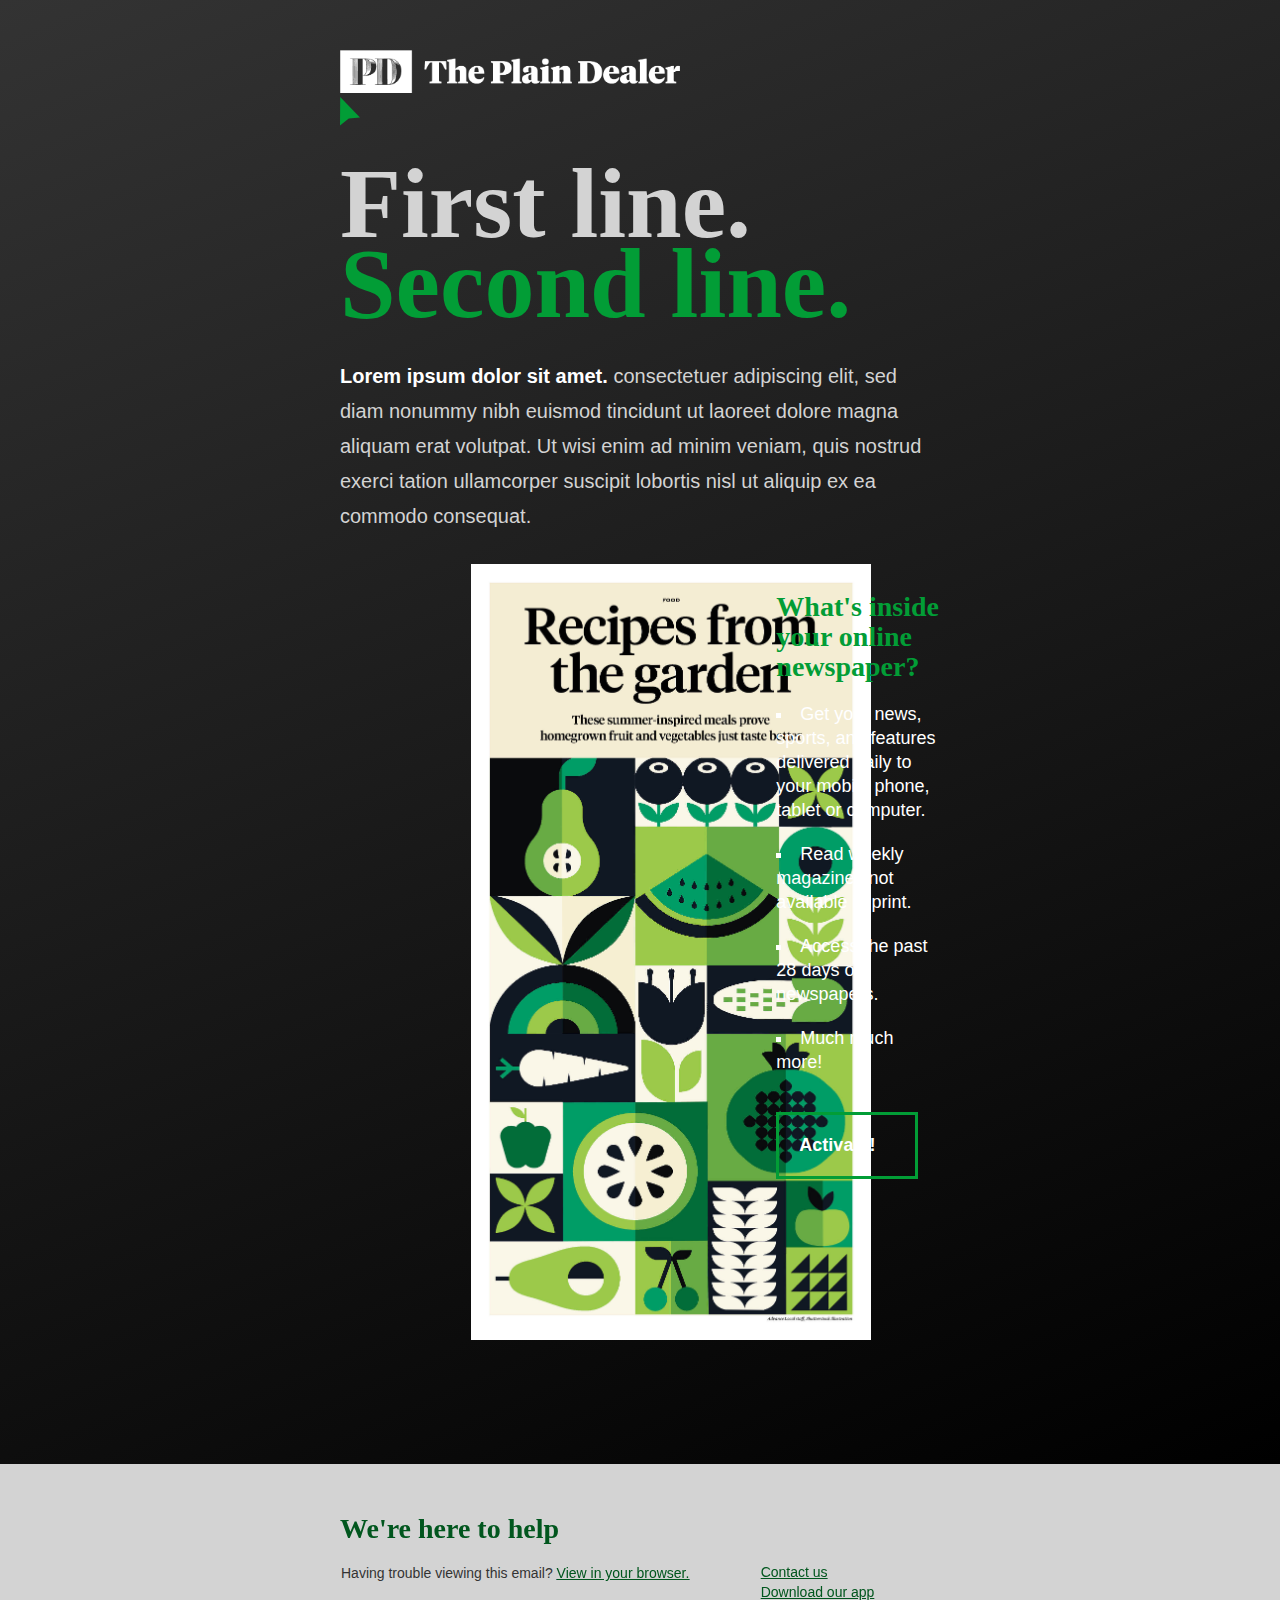
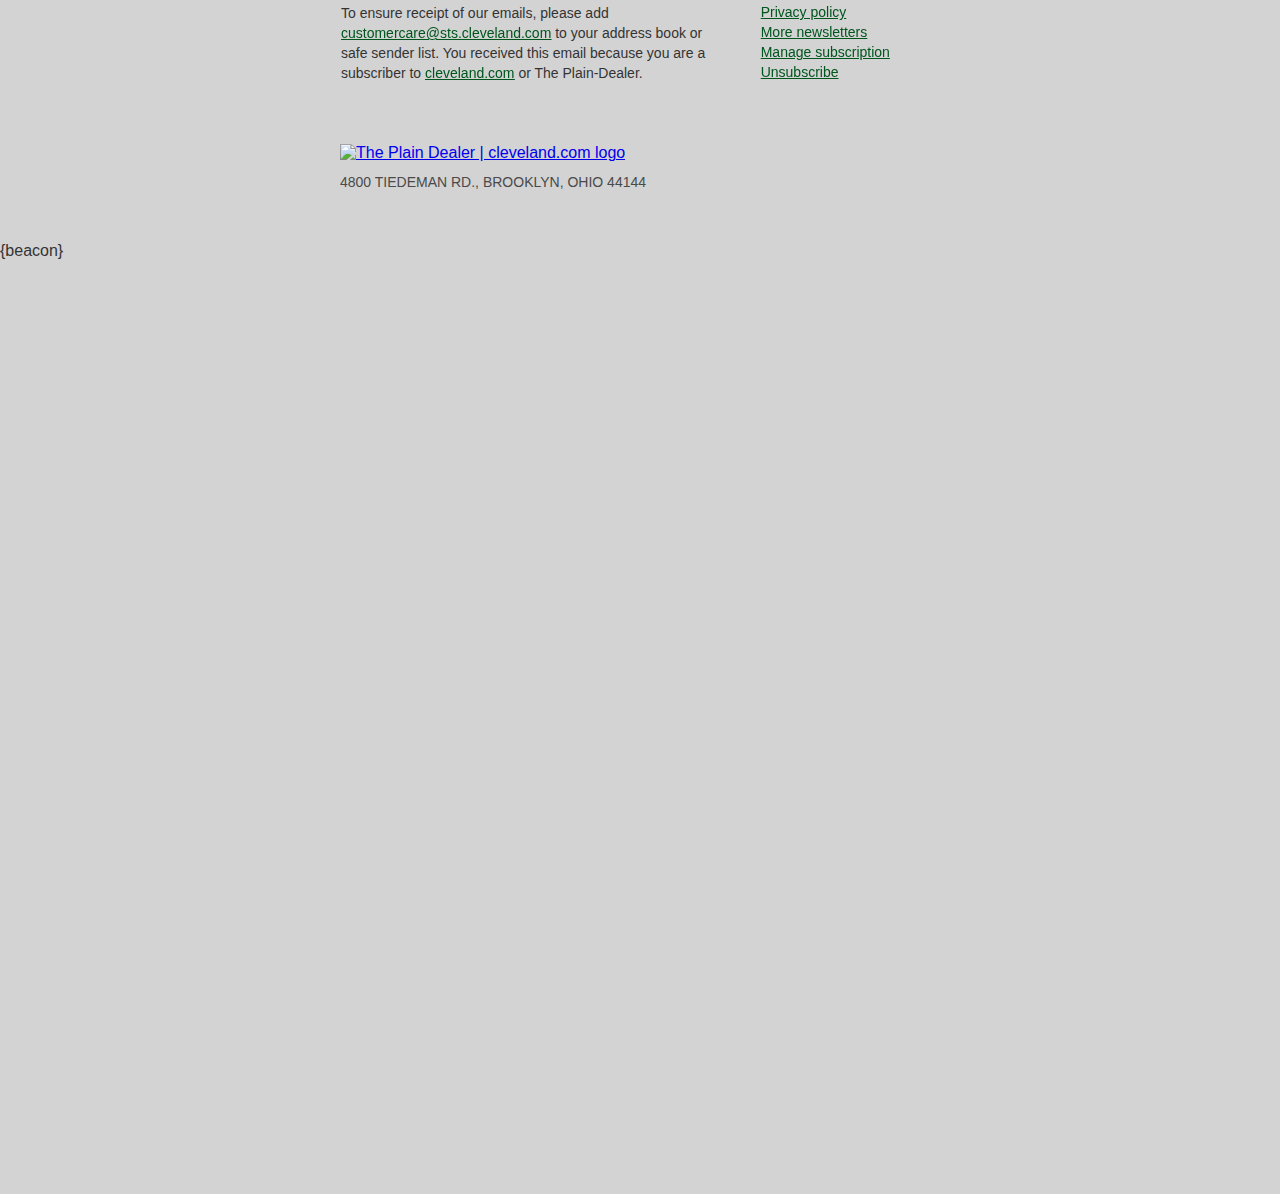
==== index.html @ bb0d4a95 "Commit" ====
<!DOCTYPE html>


<!-- UPDATE ◆Title should be Special Section Title◆ -->
<title>Back in Class.</title>
<link rel="stylesheet" type="text/css" href="stylesheet.css"/> 

<html xmlns="http://www.w3.org/1999/xhtml" xmlns:v="urn:schemas-microsoft-com:vml" xmlns:o="urn:schemas-microsoft-com:office:office">
<head>
<meta http-equiv="Content-Type" content="text/html; charset=UTF-8"/>
<meta name="x-apple-disable-message-reformatting">
<!-- Disables scaling in iOS10  -->
<meta name="viewport" content="width=device-width, initial-scale=1.0"/>
<meta http-equiv="X-UA-Compatible" content="IE=edge"> 
<meta property="og:url" content="" />
<meta property="og:type" content="" />
<meta property="og:title" content="" />
<meta property="og:description" content="" />
<meta property="og:image" content="" />


<!-- STYLES INHERENT TO THIS SPECIFIC CAMPAIGN - ALL OTHER STYLES CONTROLLED BY 'EMAIL.CSS' -->
<style>

:root {
  --accent: #029d36;
}

    .backHeader {
        color:#d3d3d3; 
        background: linear-gradient(157deg, #333333 0%, #000000 100%);
    }
    .backFooter {
        color:#333333; 
        background-color: #d3d3d3;
    }
</style>
</head>

<body>
<!-- start EMAIL MAIN BODY DESIGN AND TEXT -->
<HEADER class="backHeader">
        <tbody><tr>
          <td class="paint-area" align="center">
              <table class="w-resize100" width="600" border="0" cellspacing="0" cellpadding="0" align="center">
              <td class="w-resize90">

    
    <!-- LOCALIZATION HERE!!!! TARGET TO LOCAL SITE AND UPDATE TO LOCAL LOGO-->
<div class="branding">
    <img src="images/CLE label.png" width="340" alt="The Plain Dealer logo" border="0"> 
<?xml version="1.0" encoding="UTF-8"?><svg id="Digital" style="fill:#767676;" 
viewBox="0 0 67.6 16.43"><path d="m0,9.28C0,4.55,3.11,1.56,7.49,1.56c4.67,0,7.08,3.29,7.08,7.14,0,4.73-3.11,7.72-7.49,7.72-4.67,0-7.08-3.29-7.08-7.14Zm9.84.02c0-3.79-.7-6.67-2.66-6.67s-2.45,3.19-2.45,6.05c0,3.79.7,6.67,2.66,6.67s2.45-3.19,2.45-6.05Z"/><path d="m23.48,8.58c0-.76-.25-1.28-1.28-1.28-.58,0-1.05.1-1.52.27v7.04c0,.62.27.68,1.03.74v.86h-6.36v-.86c.76-.06,1.09-.12,1.09-.74v-7.2l-1.09-.7v-.64l4.59-1.23h.82l-.08,2.08c.74-.97,1.91-2.08,3.85-2.08s3.19,1.11,3.19,3.38v6.4c0,.62.33.68,1.09.74v.86h-6.36v-.86c.76-.06,1.03-.12,1.03-.74v-6.03Z"/><path d="m34.68,14.62c0,.62.33.68,1.09.74v.86h-6.42v-.86c.76-.06,1.09-.12,1.09-.74V2.29l-1.09-.56v-.7l4.61-.93h.72v14.51Z"/><path d="m41.73,14.62c0,.62.33.68,1.09.74v.86h-6.42v-.86c.76-.06,1.09-.12,1.09-.74v-7.2l-1.09-.7v-.64l4.59-1.23h.74v9.78Zm-4.24-12.58c0-1.09.8-2.04,2.18-2.04s2.18.95,2.18,2.04-.82,2.04-2.18,2.04-2.18-.95-2.18-2.04Z"/><path d="m51.59,8.58c0-.76-.25-1.28-1.28-1.28-.58,0-1.05.1-1.52.27v7.04c0,.62.27.68,1.03.74v.86h-6.36v-.86c.76-.06,1.09-.12,1.09-.74v-7.2l-1.09-.7v-.64l4.59-1.23h.82l-.08,2.08c.74-.97,1.91-2.08,3.85-2.08s3.19,1.11,3.19,3.38v6.4c0,.62.33.68,1.09.74v.86h-6.36v-.86c.76-.06,1.03-.12,1.03-.74v-6.03Z"/><path d="m67.54,9.45v.51h-6.53c0,2.26,1.28,3.71,3.09,3.71,1.3,0,2.28-.43,3.07-1.44l.43.27c-.58,2.39-2.2,3.93-4.9,3.93-3.07,0-5.52-1.96-5.52-5.56s2.66-6.03,5.7-6.03,4.65,1.91,4.65,4.61Zm-6.5-.49h2.9c0-2.04-.33-3.21-1.32-3.21s-1.5,1.28-1.58,3.21Z"/></svg>


</div>
  <introArrow>
    <?xml version="1.0" encoding="UTF-8"?><svg id="start" viewBox="0 0 15.53 22.09"><polygon points="15.53 15.86 .16 0 0 22.09 6.83 16.64 15.53 15.86" style="fill:var(--accent)"/></svg>
  </introArrow>



    
<!-- HEADLINE -->   
            <h1>
    First line.<br> 
            <accentColor>
    Second line.
            </accentColor>
            </h1>

<!-- INTRO PARAGRAPH  -->   
            <intro>
    <leadin>Lorem ipsum dolor sit amet.</leadin> consectetuer adipiscing elit, sed diam nonummy nibh euismod tincidunt ut laoreet dolore magna aliquam erat volutpat. Ut wisi enim ad minim veniam, quis nostrud exerci tation ullamcorper suscipit lobortis nisl ut aliquip ex ea commodo consequat.
            </intro>
              </td>
            </tr>
        </tbody></table>


<!-- HERO  -->   

    <!-- start HERO - SPLIT INFORMATION-->
    <div class="HERO">

        <table class="w-resize100 min-300" width="600" border="0" cellspacing="0" cellpadding="0" align="center" style="margin:0 auto; width:600px; margin-top: 30px;">

            <tbody><tr>
              <td class="paint-area" align="center">
                <table class="w-resize100" width="600" border="0" cellspacing="0" cellpadding="0" align="center">
    
    <!-- FIRST COLUMN HERO IMAGE -->
    
                    <tbody>
                        
                    <tr>
                        
                    <th class="stack" width="400" valign="top" align="left">
                    <table>
                        <div class="heroImage">
                            <img src="images/0528 SS COVER.jpg" alt="Main art" width="400vw" height="776vh">
                        </div>

                    </tbody></table> 
                    </th>
                    
    <!-- SECOND COLUMN HERO CONTENT -->
    
                      <th class="stack left-align" width="150" height="400" valign="top" align="left">
                      <table width="100%" border="0" cellspacing="0" cellpadding="0" align="center" z-index="5">
                        <tbody><tr>
                            <tr>
                              <ul>
                                    <accentColor><subhead>
                                    What's inside your online newspaper?
                                    </subhead></accentColor><br>
                                      <li>Get your news, sports, and features delivered daily to your mobile phone, tablet or computer. </li>
                                      <li>Read weekly magazines not available in print.</li>
                                      <li>Access the past 28 days of newspapers.</li>
                                      <li>Much much more!</li>
                                  </ul>

                                    <a href="https://enewsPD.Cleveland.com" target="_blank">
                                        <button>Activate!</button></a>
                                </td>
                              </tr>
                          </td>
                        </tr>                      
                    </tbody></table>
                </div>
    </tbody></table>
</tbody></table>
</div>
</HEADER>


<!-- start FOOTER - SUB OUT ALL BETWEEN THIS AND THE ENDPOINT FOR LOCALIZATION -->

<FOOTER class="backFooter">
<tbody><tr>
    <td class="paint-area" align="center">
<table class="w-resize100" width="600" border="0" cellspacing="0" cellpadding="0" align="center">
  <tbody><tr>
      <td class="w-resize100"> 
        <footerSub>
        We're here to help
        </footerSub>
    </td>
  </tr>
</tbody></table>&nbsp;
</div>

<!-- start FOOTER - SPLIT INFORMATION-->

    
    <table class="w-resize100 min-300" width="600" border="0" cellspacing="0" cellpadding="0" align="center" style="margin:0 auto; width:600px;">
        <tbody><tr>
          <td class="paint-area" align="center">
            <table class="w-resize100" width="600" border="0" cellspacing="0" cellpadding="0" align="center">

<!-- FIRST COLUMN CONTENT TABLE -->
                <tbody>
                <tr>
                <th class="stack" width="280" valign="top" align="center">
                <table>
                    <tbody>               
                    <tr>
                        <td class="leftText">
                            Having trouble viewing this email? <a href="{view_url}" target="_blank"><nobr><accentDark><underLine>View in your browser.</underLine></accentDark></nobr> </a>
                            <br><br>
<!-- LOCALIZATION HERE!!!! TARGET TO LOCALIZED EMAIL ADDRESS -->
                            To ensure receipt of our emails, please add <a href="mailto:customercare@sts.cleveland.com" style="text-decoration: underline" target="_blank"><accentDark><underLine>customercare@sts.cleveland.com</underLine></accentDark></a> to your address book or safe sender list. You received this email because you are a subscriber to <a href="https://cleveland.com" target="_blank">
                            <accentDark><underLine>cleveland.com</underLine></accentDark></a> <nobr> or The Plain-Dealer.</nobr>     
                        </td></tr>
                      </td>
                </tr>  
                </tbody></table> 
                </th>
                
<!-- SECOND COLUMN CONTENT TABLE -->

                  <th class="stack left-align" width="150" valign="top" align="right">
                  <table width="100%" border="0" cellspacing="0" cellpadding="0" align="right">
                    <tbody><tr>
                        <tr>
<!-- LOCALIZATION HERE!!!! ALL HELP INFO NEEDS LOCALIZED TARGETING -->
                            <td>
                            <a href="https://www.cleveland.com/contactus/" target="_blank" class="rightText">
                            Contact us</a><br>
                            <a href="https://apps.apple.com/us/app/cleveland-com/id394810586" target="_blank" class="rightText">
                            Download our app</a><br>
                            <a href="https://www.cleveland.com/privacy-policy/" target="_blank" class="rightText">
                            Privacy policy</a><br>
                            <a href="https://subscription.cleveland.com/newsletters/" target="_blank" class="rightText">
                            More newsletters</a><br>
                            <a href="https://myaccount.cleveland.com" target="_blank" class="rightText">
                            Manage subscription</a><br>
                            <a href="{optout_confirm_url + '&list_param=' + blast.list}" target="_blank" class="rightText">
                            Unsubscribe</a><br>
                            </td>
                          </tr>
                      </td>
                    </tr>
                    
                </tbody></table>
<!-- END SECOND COLUMN CONTENT TABLE -->
                  </th>
                </tr>
            </tbody></table>

<div class="FOOTER">
<table class="w-resize100 min-300" width="600" border="0" cellspacing="0" cellpadding="0" align="center" style="margin:0 auto; width:640px;">
    <tbody><tr>
      <td class="paint-area" align="center">
<table class="w-resize100" width="600" border="0" cellspacing="0" cellpadding="0" align="center">
    <tbody><tr>
    	<td class="footerText"  class="paint-area paint-area--text">
<!-- SITE LOGO-->
<!-- LOCALIZATION HERE!!!! ADD LOGO FOR SITE -->
<a href="https://www.cleveland.com" target="_blank"> 
    <img src="https://media.sailthru.com/composer/images/sailthru-prod-6fn/OH%20CLEV%20ELAND%20ADDRESS%20BAR.png" 
    class="logo" alt="The Plain Dealer | cleveland.com logo">
    </a>
</td>
    <tr>
        <td class="logoText">
<!-- LOCALIZATION HERE!!!! ADD ADDRESS FOR SITE -->
        4800 Tiedeman Rd., Brooklyn, Ohio 44144
        </td>
    </tr>
    <tr>
        <td style="font-size:0px; line-height:0px" height="50" colspan="3">&nbsp;</td>
    </tr>
   
    </tbody>
</table>
</tr>
</tbody></table>
</div>


</tbody></table> {beacon}





</FOOTER>



</body>
</html>
---- stylesheet.css ----
/* CSS LANGUAGE FOR SAILTHRU */

html {-webkit-text-size-adjust:100%; -ms-text-size-adjust:100%}
body {margin:0; padding:0; -webkit-text-size-adjust: 100vw !important; -ms-text-size-adjust: 100% !important; -webkit-font-smoothing: antialiased !important; border-spacing:0} 
table {border-collapse: collapse; mso-table-lspace: 0px; mso-table-rspace: 0px;}
table td {border-collapse: collapse; mso-line-height-rule: exactly; }
table th { margin:0 !important; padding:0 !important; vertical-align:top; font-weight:normal;}
img, a img {border:none; outline:none; -ms-interpolation-mode: bicubic;}
.ReadMsgBody {width: 100%;}
.ExternalClass {width: 100%;}
.ExternalClass, .ExternalClass p, .ExternalClass span, .ExternalClass font, .ExternalClass td, 
.ExternalClass div {line-height:100%;}
.yshortcuts a {border-bottom: none !important;}
.appleLinksGray a {color:#666666 !important; text-decoration:none !important;}
.appleLinksWhite a {color:#FFFFFF !important; text-decoration:none !important;}
.appleLinksBlack a {color:#000000 !important; text-decoration:none !important;}

html {
  scrollbar-face-color: #646464;
  scrollbar-base-color: #646464;
  scrollbar-3dlight-color: #646464;
  scrollbar-highlight-color: #646464;
  scrollbar-track-color: #000;
  scrollbar-arrow-color: #000;
  scrollbar-shadow-color: #646464;
  scrollbar-dark-shadow-color: #646464;
}

::-webkit-scrollbar { width: 8px; height: 3px;}
::-webkit-scrollbar-button {  background-color: #666; }
::-webkit-scrollbar-track {  background-color: #646464;}
::-webkit-scrollbar-track-piece { background-color: #000;}
::-webkit-scrollbar-thumb { height: 50px; background-color: #666; border-radius: 3px;}
::-webkit-scrollbar-corner { background-color: #646464;}
::-webkit-resizer { background-color: #666;}

/* INSERT CUSTOM FONT EMBED HERE */


@font-face {
	font-family: "farnham headline";
	font-style: normal;
	font-weight: 400;
	src: url(https://fonts.advance.net/fonts/v1/farnham-headline-regular/farnhamheadline-regular.woff) format('woff');
	}

@font-face {
	font-family: "farnham headline";
	font-style: normal;
	font-weight: 600;
	src: url(https://fonts.advance.net/fonts/v1/farnham-headline-semi-bold/farnhamheadline-semi-bold.woff) format('woff');
	}
	
@font-face {
	font-family: 'benton sans';
	font-style: normal;
	font-weight: 400;
	src: url(https://fonts.advance.net/fonts/v1/benton-sans-regular/166b5d40-3430-46a0-8fb2-43f30962dec7-3.woff) format('woff');
	}
	
    @font-face {
        font-family: Benton Sans;
        font-display: swap;
        src: url(/pf/resources/fonts/166b5d40-3430-46a0-8fb2-43f30962dec7-2.eot?d=1063);
        src: url(/pf/resources/fonts/166b5d40-3430-46a0-8fb2-43f30962dec7-2.eot?d=1063) format("embedded-opentype"), url(/pf/resources/fonts/166b5d40-3430-46a0-8fb2-43f30962dec7-3.woff?d=1063) format("woff"), url(/pf/resources/fonts/166b5d40-3430-46a0-8fb2-43f30962dec7-1.ttf?d=1063) format("truetype"), url(/pf/resources/fonts/166b5d40-3430-46a0-8fb2-43f30962dec7-4.svg?d=1063#web) format("svg");
        font-style: normal;
        font-weight:400
    }
    
    @font-face {
        font-family: Benton Sans Medium;
        font-display: swap;
        src: url(/pf/resources/fonts/448c4642-c106-472f-9c6a-a4d7b5347b03-2.eot?d=1063);
        src: url(/pf/resources/fonts/448c4642-c106-472f-9c6a-a4d7b5347b03-2.eot?d=1063) format("embedded-opentype"), url(/pf/resources/fonts/448c4642-c106-472f-9c6a-a4d7b5347b03-3.woff?d=1063) format("woff"), url(/pf/resources/fonts/448c4642-c106-472f-9c6a-a4d7b5347b03-1.ttf?d=1063) format("truetype"), url(/pf/resources/fonts/448c4642-c106-472f-9c6a-a4d7b5347b03-4.svg?d=1063#web) format("svg");
        font-style: normal;
        font-weight:700
    }
    
    @font-face {
        font-family: Benton Sans Bold;
        font-display: swap;
        src: url(/pf/resources/fonts/a408f907-3ee4-4578-a3d1-4134558cb82a-2.eot?d=1063);
        src: url(/pf/resources/fonts/a408f907-3ee4-4578-a3d1-4134558cb82a-2.eot?d=1063) format("embedded-opentype"), url(/pf/resources/fonts/a408f907-3ee4-4578-a3d1-4134558cb82a-3.woff?d=1063) format("woff"), url(/pf/resources/fonts/a408f907-3ee4-4578-a3d1-4134558cb82a-1.ttf?d=1063) format("truetype"), url(/pf/resources/fonts/a408f907-3ee4-4578-a3d1-4134558cb82a-4.svg?d=1063#web) format("svg");
        font-style: normal;
        font-weight:700
    }
    
    @font-face {
        font-family: Farnham Regular;
        font-display: swap;
        src: url(/pf/resources/fonts/farnhamheadline-regular.eot?d=1063);
        src: url(/pf/resources/fonts/farnhamheadline-regular.eot?d=1063) format("embedded-opentype"), url(/pf/resources/fonts/farnhamheadline-regular.woff?d=1063) format("woff"), url(/pf/resources/fonts/farnhamheadline-regular.woff2?d=1063) format("woff2");
        font-style: normal;
        font-weight:400
    }
    
    @font-face {
        font-family: Farnham Medium;
        font-display: swap;
        src: url(/pf/resources/fonts/farnhamheadline-medium.eot?d=1063);
        src: url(/pf/resources/fonts/farnhamheadline-medium.eot?d=1063) format("embedded-opentype"), url(/pf/resources/fonts/farnhamheadline-medium.woff?d=1063) format("woff"), url(/pf/resources/fonts/farnhamheadline-medium.woff2?d=1063) format("woff2");
        font-style: normal;
        font-weight:700
    }
    
    @font-face {
        font-family: Farnham Semi Bold;
        font-display: swap;
        src: url(/pf/resources/fonts/farnhamheadline-semi-bold.eot?d=1063);
        src: url(/pf/resources/fonts/farnhamheadline-semi-bold.eot?d=1063) format("embedded-opentype"), url(/pf/resources/fonts/farnhamheadline-semi-bold.woff?d=1063) format("woff"), url(/pf/resources/fonts/farnhamheadline-semi-bold.woff2?d=1063) format("woff2");
        font-style: normal;
        font-weight:700
    }


    @media only screen and (max-width: 600px) {
           
/************************************ MAIN *************************************/ 
                   
        .remove { display:none !important; width:0 !important; height:0 !important; }
        .stack { display:block !important; }
        .stack-header {display:table-header-group !important;}
        .stack-footer {display:table-footer-group !important;}
        .stack-image img {margin-bottom:20px !important;}
                    
        /************************************ ALIGNERS *************************************/
                   
        .center-align {text-align:center !important; margin:0 auto !important;}
        .left-align {text-align:left !important;}
        .right-align {text-align:right !important;}
                   
        /************************************ WIDTH RESIZERS *************************************/
                   
        .min-300  {min-width:300px !important;}
        .max-300  {max-width:300px !important;}
        .max-320  {max-width:320px !important;}
        .max-340  {max-width:340px !important;}
        .w-resize100 { width:100% !important; }
        .w-resize90 { width:90% !important; }
        .w-resize80 { width:80% !important; }
        .w-resize280px { width:280px !important; }
        .w-resize300px { width:300px !important; }
        .w-resize320px { width:320px !important; }
                   
        /************************************ HEIGHT RESIZERS *************************************/
                    
        .h-resize10px { height:10px !important; }
        .h-resize20px { height:20px !important; }
        .h-resize30px { height:30px !important; }
        .h-resize40px { height:40px !important; }
        .h-resize50px { height:50px !important; }
        .h-resize60px { height:60px !important; }
        .h-resize70px { height:70px !important; }
        .h-resize80px { height:80px !important; }
        .h-resize90px { height:90px !important; }
        .h-resize100px { height:100px !important; }
                   
        /************************************ IMAGE RESIZERS *************************************/
                    
        .resize90 img {width:90% !important; height:auto !important;}
        .resize100 img {width:100% !important; height:auto !important;}
        .resize280px img {width:280px !important; height:auto !important;}
        .resize300px img {width:300px !important; height:auto !important;}
        .resize320px img {width:320px !important; height:auto !important;}
                    
        /************************************ TEXT RESIZERS *************************************/
        
        .text14 {font-size:14px !important;}
        .text15 {font-size:15px !important;}
        .text16 {font-size:16px !important;}
        .text17 {font-size:17px !important;}
        .text18 {font-size:18px !important;}
        .text19 {font-size:19px !important;}
        .text20 {font-size:20px !important;}
        .text21 {font-size:21px !important;}
        .text22 {font-size:22px !important;}
        .text23 {font-size:23px !important;}
        .text24 {font-size:24px !important;}
        .text25 {font-size:25px !important;}
        .text26 {font-size:26px !important;}
        .text27 {font-size:27px !important;}
        .text28 {font-size:28px !important;}
        .text29 {font-size:29px !important;}
        .text30 {font-size:30px !important;}
        
        /************************************ LINE HEIGHT RESIZERS *************************************/
                    
        .lh15 {line-height:15px !important;}
        .lh16 {line-height:16px !important;}
        .lh17 {line-height:17px !important;}
        .lh18 {line-height:18px !important;}
        .lh19 {line-height:19px !important;}
        .lh20 {line-height:20px !important;}
        .lh21 {line-height:21px !important;}
        .lh22 {line-height:22px !important;}
        .lh23 {line-height:23px !important;}
        .lh24 {line-height:24px !important;}
        .lh25 {line-height:25px !important;}
        .lh26 {line-height:26px !important;}
        .lh27 {line-height:27px !important;}
        .lh28 {line-height:28px !important;}
        .lh29 {line-height:29px !important;}
        .lh30 {line-height:30px !important;}
        .lh35 {line-height:35px !important;}
        .lh40 {line-height:40px !important;}
        
        /************************************ ADDITIONAL MEDIA QUERIES *************************************/
        
        .logo-control img {max-width:250px !important; height:auto !important;}
        }
            
        @media only screen and (max-width: 480px) {
        
        .stack-480 { display:block !important; }
        .center-480 { text-align:center !important; margin:0 auto !important; }
        .w-resizeMOB { width:80% !important;}
        .w-resize100-480 { width:100% !important; }
            
        }

        
/* CONSISTENT BACKGROUND STYLES FOR EMAIL CAMPAIGNS */ 
body {
    font-family:'benton sans', sans-serif; 
    font-smooth: always;
    font-style: normal;
	font-weight: 400;
} 
.backHeader {
    margin: 0%;
    height: 100%;
    width: 100vw;
    padding-top: 50px;
    padding-bottom: 120px;
}
@media only screen and (max-width: 600px) {
.backHeader {
    padding: 50px 50px 120px 45px;
    width: 100vw;
    height: 100%;
    }
    }

/* CONSISTENT TEXT STYLES FOR EMAIL CAMPAIGNS */     
@media only screen and (max-width: 600px) {
    .branding {
        transform: scale(0.72);
        transform-origin: 0% 0%;
    }
}
#start {
    position: absolute;
    width: 20px;
    animation: startArrow 1s ease 0s 1 normal forwards, blinkArrow 1s ease 1.5s 1 normal forwards, outArrow 1s ease 3.5s 1 reverse forwards;
}
@keyframes startArrow {
	0% {
		opacity: 0;
		transform: translate(950px, -50px) rotate(-200deg);
	}

	100% {
		opacity: 1;
		transform:  translate(350px, -20px); rotate(0deg);
	}
}
@keyframes blinkArrow {
	0%,
	50%,
	100% {
		opacity: 1;
	}

	25%,
	75% {
		opacity: 0;
	}
}
@keyframes outArrow {
	0% {
		opacity: 0;
		transform: translate(950px, -50px) rotate(-200deg);
	}

	100% {
		opacity: 1;
		transform:  translate(350px, -20px); rotate(0deg);
	}
}

@media only screen and (max-width: 600px) {
    #start {
        position: absolute;
        width: 15px;
        animation: startArrowM 1s ease 0s 1 normal forwards, blinkArrowM 1s ease 1.5s 1 normal forwards, outArrow 1s ease 3.5s 1 reverse forwards;
    }
}
@keyframes startArrowM {
	0% {
		opacity: 0;
		transform: translate(950px, -50px) rotate(-200deg);
	}

	100% {
		opacity: 1;
		transform:  translate(250px, -20px); rotate(0deg);
	}
}
@keyframes blinkArrowM {
	0%,
	50%,
	100% {
		opacity: 1;
	}

	25%,
	75% {
		opacity: 0;
	}
}
@keyframes outArrowM {
	0% {
		opacity: 0;
		transform: translate(950px, -50px) rotate(-200deg);
	}

	100% {
		opacity: 1;
		transform:  translate(250px, -20px); rotate(0deg);
	}
}
#Digital {
    height: 30px;
    opacity: 0;
    padding-left: 10px;
    transform: translate(0px, -7px);
    animation: introDigital 2s ease 2s 1 normal forwards;
}
@keyframes introDigital {
	0% {
		opacity: 0;
	}

	100% {
		opacity: 1;
	}
}
h1 {
    font-family: "farnham headline", Times, serif;
	font-style: normal;
	font-weight: 800;
    font-size: 100px;
    line-height: 80px;
    margin-top:50;
    margin-bottom: 35px;
    animation: logoIntro 2s ease 0s 1 normal forwards;
	}
@media only screen and (max-width: 600px) {
    h1 {
    font-family: "farnham headline", Times, serif;
    margin-bottom: 25px;
	font-style: normal;
	font-weight: 800;
    font-size: 17vw;
    line-height: 60px;
    margin-right: 10vw;
	}
    }

intro {
    box-align: left;
    font-family: 'benton sans', sans-serif; 
    font-weight: 400; 
    font-size: 20px; 
    line-height: 35px;
    }

    @media only screen and (max-width: 600px) {
    intro {
    font-size: 20px; 
    line-height: 35px;
    width: 65vw;
    float: left;
    }
    }

leadin {
    font-weight: 700;
    font-family: 'Benton Sans Bold' sans-serif;
    color: #FFFFFF;
}

ul {
    text-align: left;
    color: #FFFFFF;
    width: 150;
    font-family: 'benton sans', sans-serif; 
    font-weight: 400; 
    font-size: 18px; 
    line-height: 24px;
    z-index: 3;
    list-style-type: square;
    list-style-position: inside;
    padding-left: 0;
    padding-top: 10px;
    }

    @media only screen and (max-width: 600px) {
        ul {
            text-align: left;
            width: 65vw;
            font-family: 'benton sans', sans-serif; 
            font-weight: 400; 
            font-size: 18px; 
            line-height: 24px;
            z-index: 5;
            }
        }
li {
    padding-top: 20px;
}
    

subhead {
    font-family: "farnham headline", Times, serif;
	font-style: normal;
	font-weight: 800;
    font-size: 28px;
    line-height: 30px;
    text-align: left;
}
    @media only screen and (max-width: 600px) {
        subhead {
            width: 600px;
    }
    }


FOOTER {
    margin: 0;
    width: 100%;
    height: 100%;
}
@media only screen and (max-width: 600px) {
    FOOTER {
        padding-left: 50px;
        float: left;
    }
}

.leftText {
    text-align: left;
    font-family:'benton sans', sans-serif; 
    font-size: 14px; 
    line-height: 20px; 
    text-size-adjust: none; 
    font-weight: 400;
}
.rightText {
    text-align: left;
    padding-left: 30px;
    font-family:'benton sans', sans-serif; 
    font-size:14px; 
    line-height: 20px; 
    text-size-adjust: none; 
    font-weight: 400;
    color: var(--accent);
    filter: brightness(55%);
}
.rightText:hover {
    text-align: left;
    padding-left: 30px;
    font-family:'benton sans', sans-serif; 
    font-size:14px; 
    line-height: 20px; 
    text-size-adjust: none; 
    font-weight: 400;
    color: var(--accent);
    transition: 0.3s;
    cursor: pointer;
}

@media only screen and (max-width: 600px) {
    .rightText {
    padding-left: 0px;
    padding-top: 0px;
    margin-top: 0;
    }
  }
.logoText {
    font-family:'benton sans', sans-serif; 
    text-transform: uppercase; 
    font-size:14px; 
    color:#4a4a4a; 
    line-height:20px; 
    -webkit-text-size-adjust: none; 
    font-weight:400"
}
@media only screen and (max-width: 600px) {
    .logoText {
        text-transform:none; 
        text-transform: uppercase; 
    }
}
.logo {
    padding-top: 60px;
    padding-bottom: 10px;
    width: 100%;
    height: auto;
}
@media only screen and (max-width: 600px) {
    .logo {
    padding-top: 30px;
    width: 80vw;
    height: auto;
    }
}
.backFooter {
    height: 100vw;
    padding-top: 50px;
}
underLine {
    text-decoration: underline;
}

.HERO {
    margin-top: 10px;
}



button {
    background-color: transparent;
    border: 3px solid var(--accent);
    color: white;
    text-decoration: none;
    font-weight: 700;
    font-size: 18px;
    padding: 20px 40px 20px 20px;
    z-index: 5;
    transition: 0.3s;
    margin-top: 20px;
}

button:hover {
    background-color: var(--accent);
    border: 3px solid var(--accent);
    color: white;
    text-decoration: none;
    font-weight: 700;
    font-size: 18px;
    padding: 20px 40px 20px 20px;
    z-index: 5;
    transition: 0.3s;
}
@media only screen and (max-width: 600px) {
    button {
        width: 130%;
        background-color: transparent;
        border: 3px solid var(--accent);
        color: white;
        text-decoration: none;
        font-weight: 700;
        font-size: 18px;
        padding: 20px 40px 20px 20px;
        z-index: 5;
        transition: 0.3s;
    }
}


.heroImage {
    display: block;
    margin-left: auto;
    margin-right: auto;
    width: 40%;
    animation: coverAnim 3s cubic-bezier(0.68, -0.6, 0.32, 1.6) 0s 1 normal forwards;
}
@keyframes coverAnim {
	0% {
		opacity: 0;
		transform: scale(2);
	}

	100% {
		opacity: 1;
		transform: translateX(calc(85% - 285px)) scale(1);
	}
}

@media only screen and (max-width: 600px) {
    .heroImage {
        transform: scale(0.8);
        transform-origin: 0% 0%;
        padding-bottom: 100px;
        height: 550px;
        margin-left: 0;
        animation: coverAnimM 3s cubic-bezier(0.68, -0.6, 0.32, 1.6) 0s 1 normal forwards;
    }
}

@keyframes coverAnimM {
	0% {
		opacity: 0;
		transform: scale(2);
	}

	100% {
		opacity: 1;
		transform: translateX(calc(85% - 285px)) scale(0.8) transform-origin: 0% 0%;
	}
}




accentColor {
    color: var(--accent);
}
footerSub {
    font-family: "farnham headline", Times, serif; 
	font-style: bold;
	font-weight: 700;
    font-size: 28px;
    line-height: 30px;
    text-align: left;
    color: var(--accent);
    filter: brightness(55%);
}
accentDark {
    color: var(--accent);
    filter: brightness(55%);
}
.accentDark {
    color: var(--accent);
    filter: brightness(55%);
}
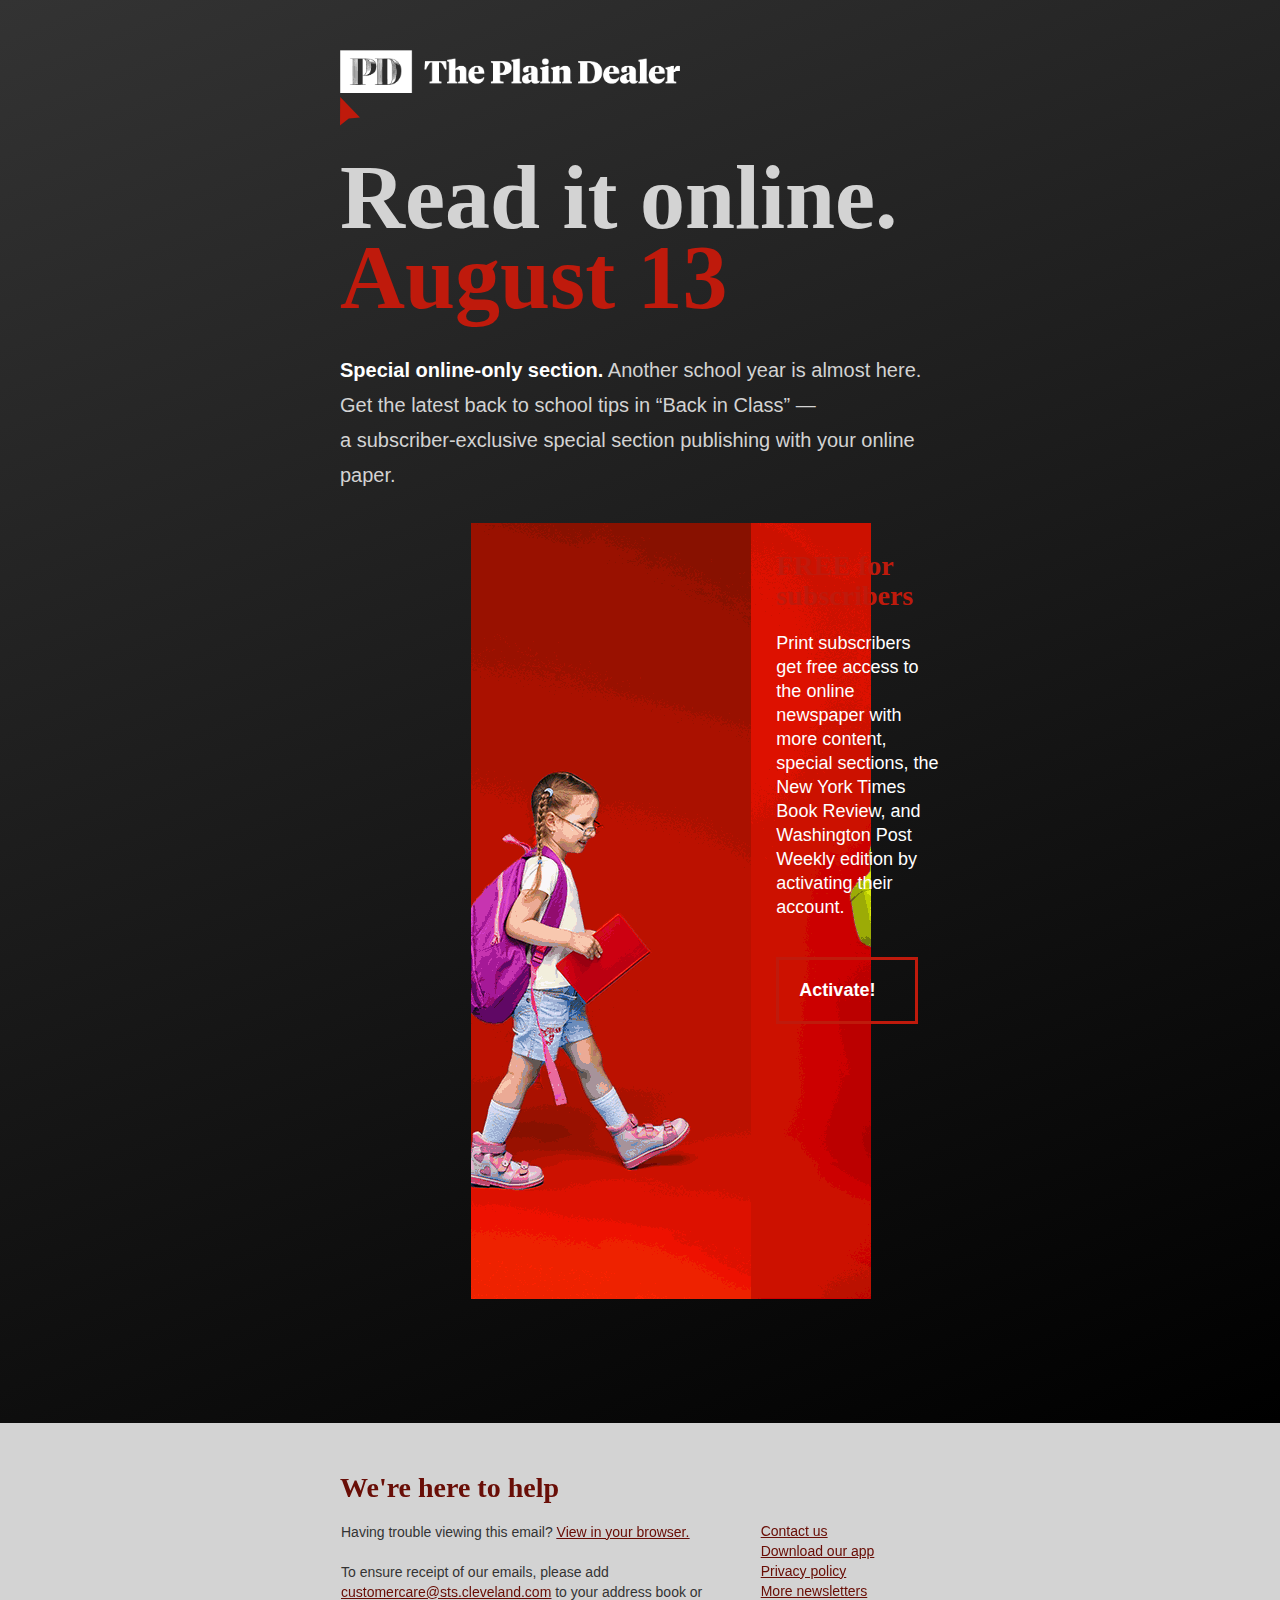
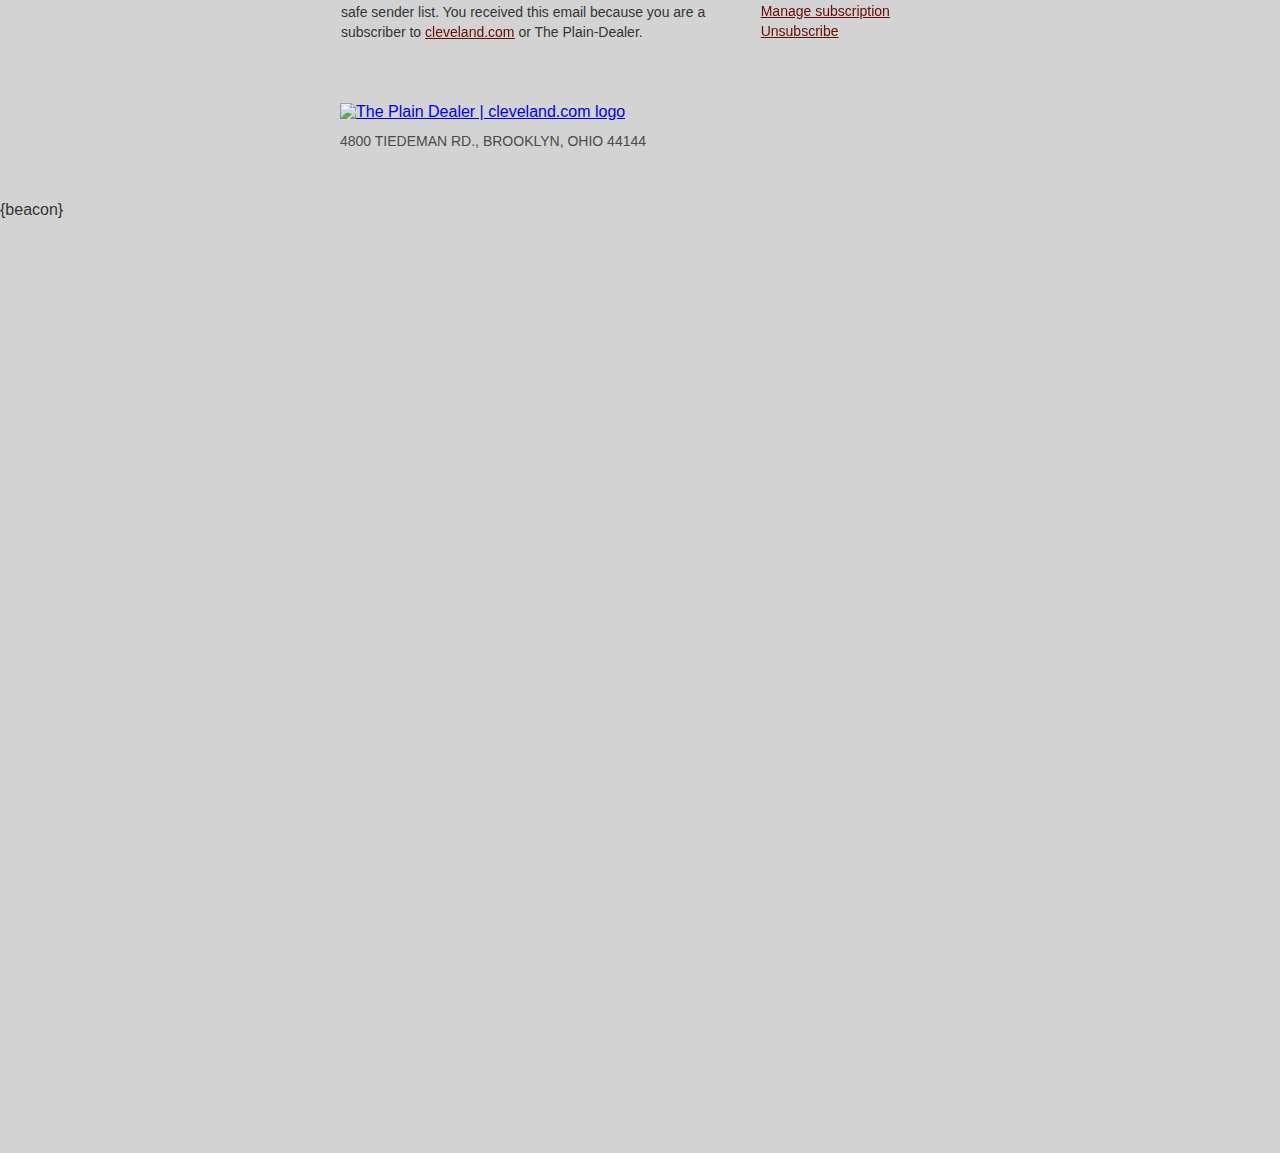
==== commit bdbd1caa: "COMMIT" ====
--- a/index.html
+++ b/index.html
@@ -23,7 +23,7 @@
 <style>
 
 :root {
-  --accent: #029d36;
+  --accent: #bf1a0c;
 }
 
     .backHeader {
@@ -62,16 +62,16 @@
 
     
 <!-- HEADLINE -->   
-            <h1>
-    First line.<br> 
+<h1>
+    Read it online.<br>
             <accentColor>
-    Second line.
+    August 13
             </accentColor>
             </h1>
 
 <!-- INTRO PARAGRAPH  -->   
-            <intro>
-    <leadin>Lorem ipsum dolor sit amet.</leadin> consectetuer adipiscing elit, sed diam nonummy nibh euismod tincidunt ut laoreet dolore magna aliquam erat volutpat. Ut wisi enim ad minim veniam, quis nostrud exerci tation ullamcorper suscipit lobortis nisl ut aliquip ex ea commodo consequat.
+<intro>
+    <leadin>Special online-only section.</leadin> Another school year is almost here. Get the latest back to school tips in “Back in Class” — <br>a subscriber-exclusive special section publishing with your online paper.
             </intro>
               </td>
             </tr>
@@ -98,7 +98,7 @@
                     <th class="stack" width="400" valign="top" align="left">
                     <table>
                         <div class="heroImage">
-                            <img src="images/0528 SS COVER.jpg" alt="Main art" width="400vw" height="776vh">
+                            <img src="images/BACK-TO-CLASS-ANIM.gif" alt="Main art" width="400vw" height="776vh">
                         </div>
 
                     </tbody></table> 
@@ -112,12 +112,9 @@
                             <tr>
                               <ul>
                                     <accentColor><subhead>
-                                    What's inside your online newspaper?
+                                        FREE for subscribers
                                     </subhead></accentColor><br>
-                                      <li>Get your news, sports, and features delivered daily to your mobile phone, tablet or computer. </li>
-                                      <li>Read weekly magazines not available in print.</li>
-                                      <li>Access the past 28 days of newspapers.</li>
-                                      <li>Much much more!</li>
+<li>Print subscribers get free access to the online newspaper with more content, special sections, the New York Times Book Review, and Washington Post Weekly edition by activating their account.</li>
                                   </ul>
 
                                     <a href="https://enewsPD.Cleveland.com" target="_blank">
--- a/stylesheet.css
+++ b/stylesheet.css
@@ -349,7 +349,7 @@
     font-family: "farnham headline", Times, serif;
 	font-style: normal;
 	font-weight: 800;
-    font-size: 100px;
+    font-size: 90px;
     line-height: 80px;
     margin-top:50;
     margin-bottom: 35px;
@@ -399,7 +399,7 @@
     font-size: 18px; 
     line-height: 24px;
     z-index: 3;
-    list-style-type: square;
+    list-style-type: none;
     list-style-position: inside;
     padding-left: 0;
     padding-top: 10px;
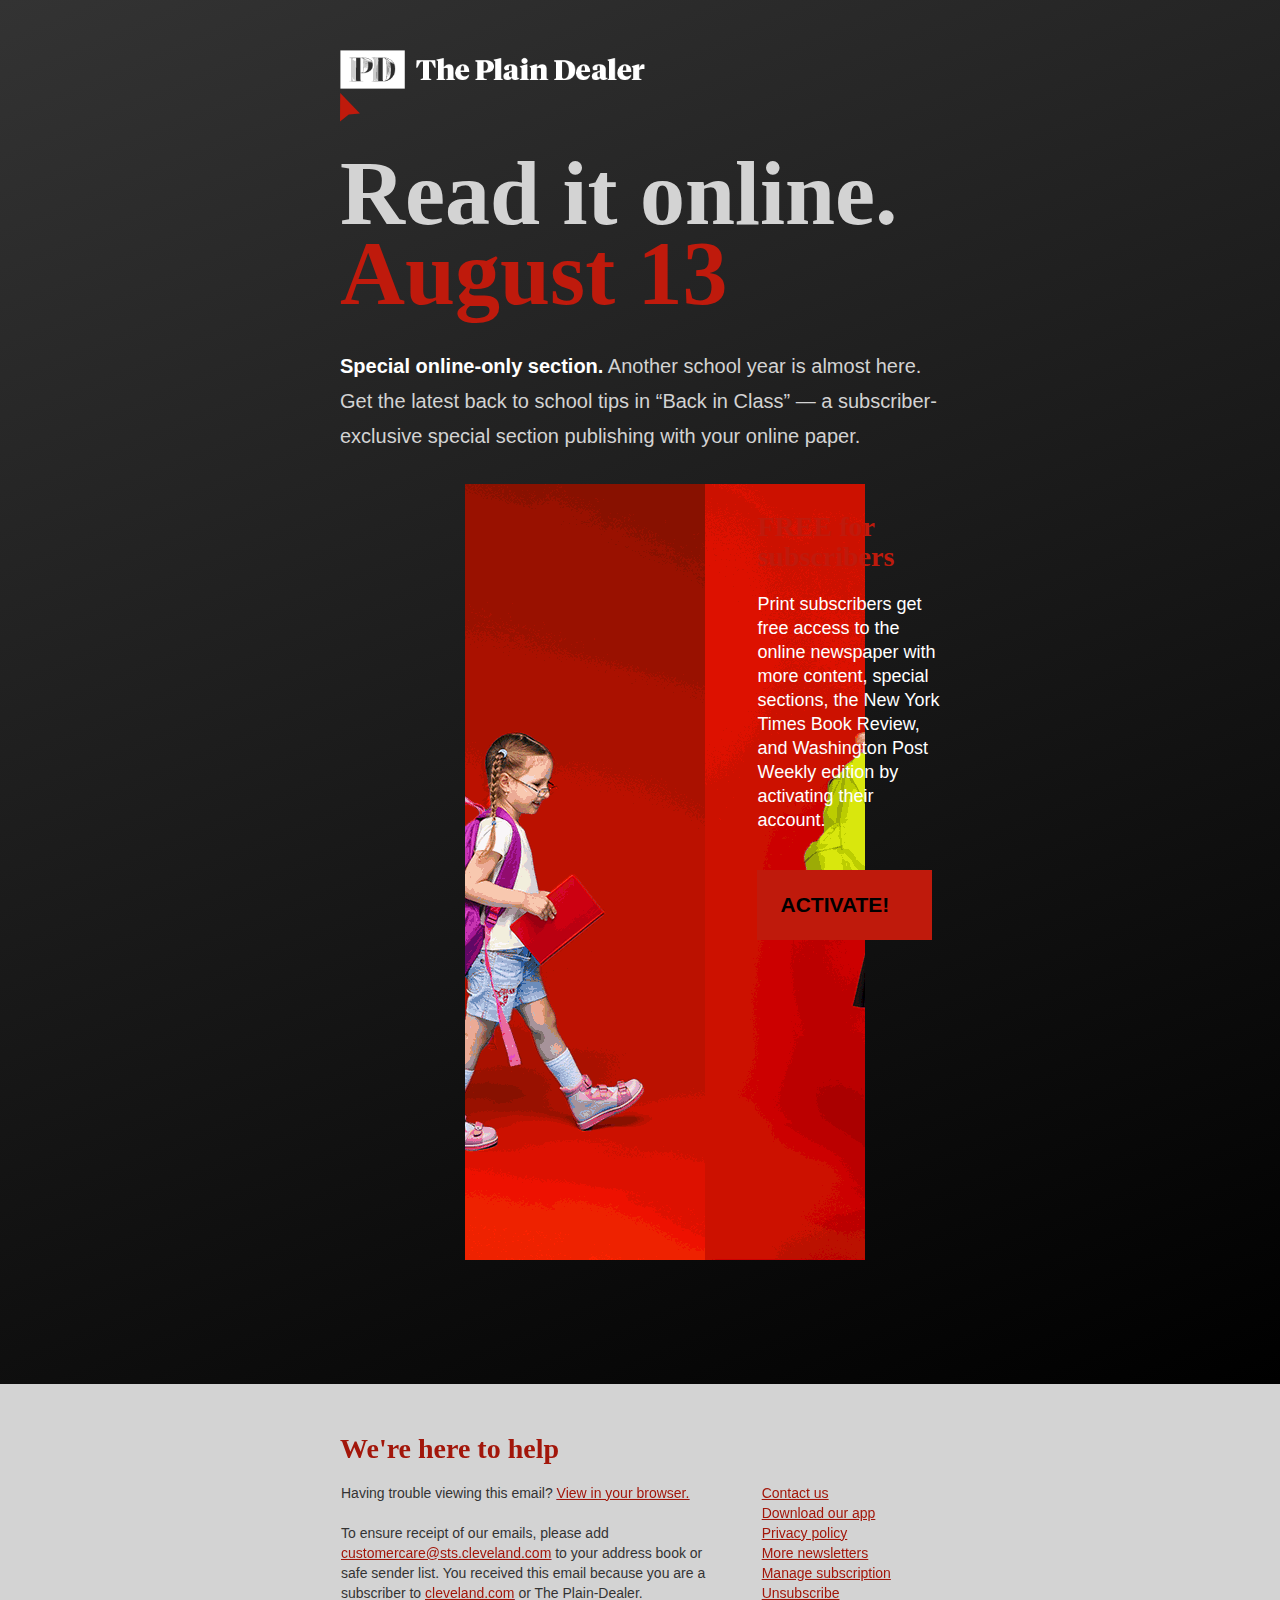
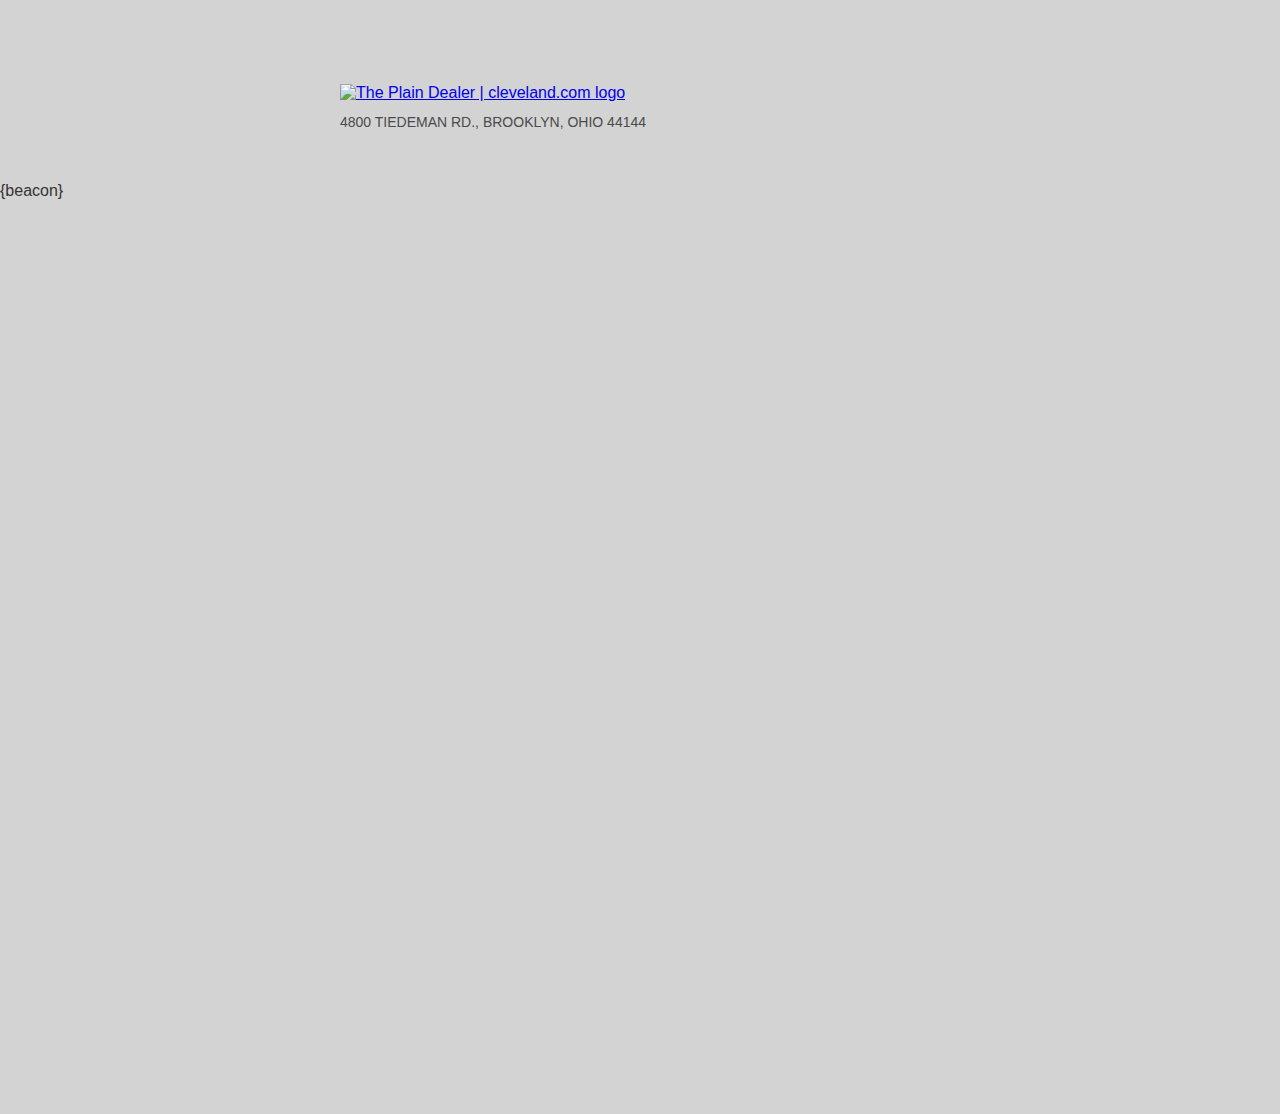
==== commit bcc452a2: "Commit" ====
--- a/index.html
+++ b/index.html
@@ -30,7 +30,7 @@
         color:#d3d3d3; 
         background: linear-gradient(157deg, #333333 0%, #000000 100%);
     }
-    .backFooter {
+body {
         color:#333333; 
         background-color: #d3d3d3;
     }
@@ -47,11 +47,22 @@
 
     
     <!-- LOCALIZATION HERE!!!! TARGET TO LOCAL SITE AND UPDATE TO LOCAL LOGO-->
+    <div class="flex-container">
+
+      <div>
+        <div class="siteLogo">
+          <img src="images/PD LABEL.png" alt="Cleveland Plain Dealer logo" style="width:100%">
+        </div>
+      </div>
+      <div>
+        <div class="Online">
+          <img src="images/ONLINE.png" alt="Online" style="width:100%">
+        </div>
+      </div>
+    </div>
+
+
 <div class="branding">
-    <img src="images/CLE label.png" width="340" alt="The Plain Dealer logo" border="0"> 
-<?xml version="1.0" encoding="UTF-8"?><svg id="Digital" style="fill:#767676;" 
-viewBox="0 0 67.6 16.43"><path d="m0,9.28C0,4.55,3.11,1.56,7.49,1.56c4.67,0,7.08,3.29,7.08,7.14,0,4.73-3.11,7.72-7.49,7.72-4.67,0-7.08-3.29-7.08-7.14Zm9.84.02c0-3.79-.7-6.67-2.66-6.67s-2.45,3.19-2.45,6.05c0,3.79.7,6.67,2.66,6.67s2.45-3.19,2.45-6.05Z"/><path d="m23.48,8.58c0-.76-.25-1.28-1.28-1.28-.58,0-1.05.1-1.52.27v7.04c0,.62.27.68,1.03.74v.86h-6.36v-.86c.76-.06,1.09-.12,1.09-.74v-7.2l-1.09-.7v-.64l4.59-1.23h.82l-.08,2.08c.74-.97,1.91-2.08,3.85-2.08s3.19,1.11,3.19,3.38v6.4c0,.62.33.68,1.09.74v.86h-6.36v-.86c.76-.06,1.03-.12,1.03-.74v-6.03Z"/><path d="m34.68,14.62c0,.62.33.68,1.09.74v.86h-6.42v-.86c.76-.06,1.09-.12,1.09-.74V2.29l-1.09-.56v-.7l4.61-.93h.72v14.51Z"/><path d="m41.73,14.62c0,.62.33.68,1.09.74v.86h-6.42v-.86c.76-.06,1.09-.12,1.09-.74v-7.2l-1.09-.7v-.64l4.59-1.23h.74v9.78Zm-4.24-12.58c0-1.09.8-2.04,2.18-2.04s2.18.95,2.18,2.04-.82,2.04-2.18,2.04-2.18-.95-2.18-2.04Z"/><path d="m51.59,8.58c0-.76-.25-1.28-1.28-1.28-.58,0-1.05.1-1.52.27v7.04c0,.62.27.68,1.03.74v.86h-6.36v-.86c.76-.06,1.09-.12,1.09-.74v-7.2l-1.09-.7v-.64l4.59-1.23h.82l-.08,2.08c.74-.97,1.91-2.08,3.85-2.08s3.19,1.11,3.19,3.38v6.4c0,.62.33.68,1.09.74v.86h-6.36v-.86c.76-.06,1.03-.12,1.03-.74v-6.03Z"/><path d="m67.54,9.45v.51h-6.53c0,2.26,1.28,3.71,3.09,3.71,1.3,0,2.28-.43,3.07-1.44l.43.27c-.58,2.39-2.2,3.93-4.9,3.93-3.07,0-5.52-1.96-5.52-5.56s2.66-6.03,5.7-6.03,4.65,1.91,4.65,4.61Zm-6.5-.49h2.9c0-2.04-.33-3.21-1.32-3.21s-1.5,1.28-1.58,3.21Z"/></svg>
-
 
 </div>
   <introArrow>
@@ -59,8 +70,6 @@
   </introArrow>
 
 
-
-    
 <!-- HEADLINE -->   
 <h1>
     Read it online.<br>
@@ -71,7 +80,7 @@
 
 <!-- INTRO PARAGRAPH  -->   
 <intro>
-    <leadin>Special online-only section.</leadin> Another school year is almost here. Get the latest back to school tips in “Back in Class” — <br>a subscriber-exclusive special section publishing with your online paper.
+    <leadin>Special online-only section.</leadin> Another school year is almost here. Get the latest back to school tips in “Back in Class” — a subscriber-exclusive special section publishing with your online paper.
             </intro>
               </td>
             </tr>
@@ -167,7 +176,7 @@
                             <br><br>
 <!-- LOCALIZATION HERE!!!! TARGET TO LOCALIZED EMAIL ADDRESS -->
                             To ensure receipt of our emails, please add <a href="mailto:customercare@sts.cleveland.com" style="text-decoration: underline" target="_blank"><accentDark><underLine>customercare@sts.cleveland.com</underLine></accentDark></a> to your address book or safe sender list. You received this email because you are a subscriber to <a href="https://cleveland.com" target="_blank">
-                            <accentDark><underLine>cleveland.com</underLine></accentDark></a> <nobr> or The Plain-Dealer.</nobr>     
+                            <accentDark><underLine>cleveland.com</underLine></accentDark></a> <nobr> or The Plain-Dealer.</nobr><br><br> 
                         </td></tr>
                       </td>
                 </tr>  
@@ -177,7 +186,7 @@
 <!-- SECOND COLUMN CONTENT TABLE -->
 
                   <th class="stack left-align" width="150" valign="top" align="right">
-                  <table width="100%" border="0" cellspacing="0" cellpadding="0" align="right">
+                  <table width="100%" align="right">
                     <tbody><tr>
                         <tr>
 <!-- LOCALIZATION HERE!!!! ALL HELP INFO NEEDS LOCALIZED TARGETING -->
@@ -205,7 +214,7 @@
                 </tr>
             </tbody></table>
 
-<div class="FOOTER">
+<div class="footerText">
 <table class="w-resize100 min-300" width="600" border="0" cellspacing="0" cellpadding="0" align="center" style="margin:0 auto; width:640px;">
     <tbody><tr>
       <td class="paint-area" align="center">
@@ -239,9 +248,6 @@
 </tbody></table> {beacon}
 
 
-
-
-
 </FOOTER>
 
 
--- a/stylesheet.css
+++ b/stylesheet.css
@@ -235,19 +235,55 @@
 }
 @media only screen and (max-width: 600px) {
 .backHeader {
-    padding: 50px 50px 120px 45px;
+    padding-top: 50px;
+    padding-left: 50px;
+    padding-bottom: 0px;
     width: 100vw;
     height: 100%;
     }
     }
-
-/* CONSISTENT TEXT STYLES FOR EMAIL CAMPAIGNS */     
-@media only screen and (max-width: 600px) {
-    .branding {
-        transform: scale(0.72);
-        transform-origin: 0% 0%;
-    }
-}
+@media only screen and (max-width: 400px) {
+.backHeader {
+    padding-top: 50px;
+    padding-left: 50px;
+    padding-bottom: 50px;
+    width: 100vw;
+    height: 100%;
+    }
+    }
+
+/* CONSISTENT TEXT STYLES FOR EMAIL CAMPAIGNS */  
+.flex-container {
+    display: flex;
+    padding-right: 30%;
+  }
+  
+  .flex-container > div {
+    margin: 0px;
+    padding-right: 10px;
+  }
+  .siteLogo {
+    float: left;
+  }
+
+  .Online {
+    float: left;
+    opacity: 0;
+    animation: introDigital 2s ease 2s 1 normal forwards;
+  }
+
+
+@keyframes introDigital {
+	0% {
+		opacity: 0;
+	}
+
+	100% {
+		opacity: 1;
+	}
+}
+
+
 #start {
     position: absolute;
     width: 20px;
@@ -261,7 +297,7 @@
 
 	100% {
 		opacity: 1;
-		transform:  translate(350px, -20px); rotate(0deg);
+		transform:  translate(310px, -20px) rotate(0deg);
 	}
 }
 @keyframes blinkArrow {
@@ -284,7 +320,7 @@
 
 	100% {
 		opacity: 1;
-		transform:  translate(350px, -20px); rotate(0deg);
+		transform:  translate(310px, -20px) rotate(0deg);
 	}
 }
 
@@ -292,7 +328,7 @@
     #start {
         position: absolute;
         width: 15px;
-        animation: startArrowM 1s ease 0s 1 normal forwards, blinkArrowM 1s ease 1.5s 1 normal forwards, outArrow 1s ease 3.5s 1 reverse forwards;
+        animation: startArrowM 1s ease 0s 1 normal forwards, blinkArrowM 1s ease 1.5s 1 normal forwards, outArrowM 1s ease 3.5s 1 reverse forwards;
     }
 }
 @keyframes startArrowM {
@@ -303,7 +339,7 @@
 
 	100% {
 		opacity: 1;
-		transform:  translate(250px, -20px); rotate(0deg);
+		transform:  translate(250px, -20px) rotate(0deg);
 	}
 }
 @keyframes blinkArrowM {
@@ -326,25 +362,52 @@
 
 	100% {
 		opacity: 1;
-		transform:  translate(250px, -20px); rotate(0deg);
-	}
-}
-#Digital {
-    height: 30px;
-    opacity: 0;
-    padding-left: 10px;
-    transform: translate(0px, -7px);
-    animation: introDigital 2s ease 2s 1 normal forwards;
-}
-@keyframes introDigital {
-	0% {
-		opacity: 0;
-	}
-
-	100% {
-		opacity: 1;
-	}
-}
+		transform:  translate(250px, -20px) rotate(0deg);
+	}
+}
+
+@media only screen and (max-width: 400px) {
+    #start {
+        position: absolute;
+        width: 15px;
+        animation: startArrowS 1s ease 0s 1 normal forwards, blinkArrowS 1s ease 1.5s 1 normal forwards, outArrowS 1s ease 3.5s 1 reverse forwards;
+    }
+}
+@keyframes startArrowS {
+	0% {
+		opacity: 0;
+		transform: translate(950px, -50px) rotate(-200deg);
+	}
+
+	100% {
+		opacity: 1;
+		transform:  translate(190px, -20px) rotate(0deg);
+	}
+}
+@keyframes blinkArrowS {
+	0%,
+	50%,
+	100% {
+		opacity: 1;
+	}
+
+	25%,
+	75% {
+		opacity: 0;
+	}
+}
+@keyframes outArrowS {
+	0% {
+		opacity: 0;
+		transform: translate(950px, -50px) rotate(-200deg);
+	}
+
+	100% {
+		opacity: 1;
+		transform:  translate(190px, -20px) rotate(0deg);
+	}
+}
+
 h1 {
     font-family: "farnham headline", Times, serif;
 	font-style: normal;
@@ -361,8 +424,8 @@
     margin-bottom: 25px;
 	font-style: normal;
 	font-weight: 800;
-    font-size: 17vw;
-    line-height: 60px;
+    font-size: calc(15px + 10vw);
+    line-height: calc(5px + 10vw);
     margin-right: 10vw;
 	}
     }
@@ -377,8 +440,8 @@
 
     @media only screen and (max-width: 600px) {
     intro {
-    font-size: 20px; 
-    line-height: 35px;
+    font-size: calc(17px + 0.390625vw);
+    line-height: calc(27px + 0.390625vw);
     width: 65vw;
     float: left;
     }
@@ -411,8 +474,8 @@
             width: 65vw;
             font-family: 'benton sans', sans-serif; 
             font-weight: 400; 
-            font-size: 18px; 
-            line-height: 24px;
+            font-size: calc(15px + 0.390625vw);
+            line-height: calc(25px + 0.390625vw);
             z-index: 5;
             }
         }
@@ -440,6 +503,7 @@
     margin: 0;
     width: 100%;
     height: 100%;
+    padding-top: 50px;
 }
 @media only screen and (max-width: 600px) {
     FOOTER {
@@ -465,11 +529,10 @@
     text-size-adjust: none; 
     font-weight: 400;
     color: var(--accent);
-    filter: brightness(55%);
+    filter: brightness(85%);
 }
 .rightText:hover {
     text-align: left;
-    padding-left: 30px;
     font-family:'benton sans', sans-serif; 
     font-size:14px; 
     line-height: 20px; 
@@ -478,12 +541,13 @@
     color: var(--accent);
     transition: 0.3s;
     cursor: pointer;
+    filter: brightness(0%);
 }
 
 @media only screen and (max-width: 600px) {
     .rightText {
     padding-left: 0px;
-    padding-top: 0px;
+    padding-top: 40px;
     margin-top: 0;
     }
   }
@@ -498,8 +562,13 @@
 }
 @media only screen and (max-width: 600px) {
     .logoText {
-        text-transform:none; 
+        text-transform: none; 
         text-transform: uppercase; 
+    }
+}
+@media only screen and (max-width: 400px) {
+    .logoText {
+        font-size:11px; 
     }
 }
 .logo {
@@ -527,15 +596,14 @@
     margin-top: 10px;
 }
 
-
-
 button {
-    background-color: transparent;
+    background-color: var(--accent);
     border: 3px solid var(--accent);
-    color: white;
+    -webkit-text-fill-color: #000;
     text-decoration: none;
+    text-transform: uppercase;
     font-weight: 700;
-    font-size: 18px;
+    font-size: 21px;
     padding: 20px 40px 20px 20px;
     z-index: 5;
     transition: 0.3s;
@@ -545,27 +613,32 @@
 button:hover {
     background-color: var(--accent);
     border: 3px solid var(--accent);
-    color: white;
+    -webkit-text-fill-color: #000;
     text-decoration: none;
     font-weight: 700;
-    font-size: 18px;
+    font-size: 21px;
     padding: 20px 40px 20px 20px;
     z-index: 5;
-    transition: 0.3s;
-}
-@media only screen and (max-width: 600px) {
-    button {
-        width: 130%;
-        background-color: transparent;
-        border: 3px solid var(--accent);
-        color: white;
-        text-decoration: none;
-        font-weight: 700;
-        font-size: 18px;
-        padding: 20px 40px 20px 20px;
-        z-index: 5;
-        transition: 0.3s;
-    }
+    animation: buttonHover 2s ease 0s infinite normal forwards;
+}
+
+
+
+@keyframes buttonHover {
+	0%,
+	50%,
+	100% {
+        -webkit-box-shadow:0px 0px 45px 2px var(--accent);
+        -moz-box-shadow: 0px 0px 45px 2px var(--accent);
+        box-shadow: 0px 0px 45px 2px var(--accent);
+	}
+
+	25%,
+	75% {
+        -webkit-box-shadow:0px 0px 45px 12px var(--accent);
+        -moz-box-shadow: 0px 0px 45px 12px var(--accent);
+        box-shadow: 0px 0px 45px 12px var(--accent);
+	}
 }
 
 
@@ -607,11 +680,32 @@
 
 	100% {
 		opacity: 1;
-		transform: translateX(calc(85% - 285px)) scale(0.8) transform-origin: 0% 0%;
-	}
-}
-
-
+		transform: translateX(calc(85% - 285px)) scale(0.8) transform-origin 0% 0%;
+	}
+}
+
+@media only screen and (max-width: 400px) {
+    .heroImage {
+        transform: scale(0.7);
+        transform-origin: 0% 0%;
+        padding-bottom: 10px;
+        height: 550px;
+        margin-left: 0;
+        animation: coverAnimM 3s cubic-bezier(0.68, -0.6, 0.32, 1.6) 0s 1 normal forwards;
+    }
+}
+
+@keyframes coverAnimM {
+	0% {
+		opacity: 0;
+		transform: scale(2);
+	}
+
+	100% {
+		opacity: 1;
+		transform: translateX(calc(85% - 285px)) scale(0.7) transform-origin 0% 0%;
+	}
+}
 
 
 accentColor {
@@ -625,14 +719,20 @@
     line-height: 30px;
     text-align: left;
     color: var(--accent);
-    filter: brightness(55%);
-}
+    filter: brightness(85%);
+}
+
 accentDark {
     color: var(--accent);
-    filter: brightness(55%);
+    filter: brightness(85%);
+}
+accentDark:hover {
+    filter: brightness(0%);
 }
 .accentDark {
     color: var(--accent);
-    filter: brightness(55%);
-}
-
+    filter: brightness(85%);
+}
+.accentDark:hover {
+    filter: brightness(0%);
+}
